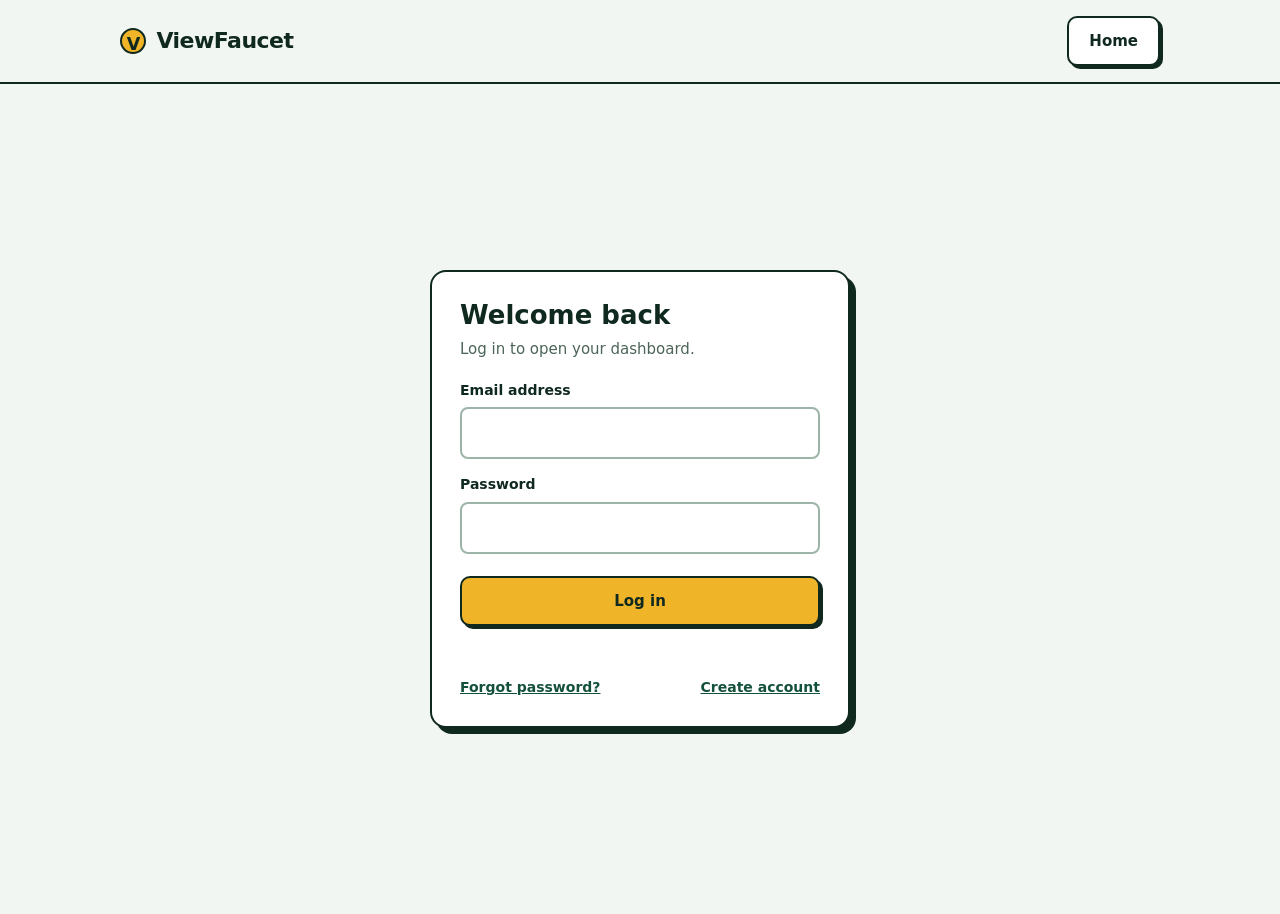
==== coupon.html @ c35ffb98 "Add files via upload" ====
<!doctype html>
<html lang="en"><head><meta charset="utf-8"><meta name="viewport" content="width=device-width,initial-scale=1"><meta name="theme-color" content="#10291f"><title>Coupon — ViewFaucet</title><link rel="stylesheet" href="style.css"><script defer src="app.js"></script></head>
<body data-page="coupon" data-access="member"><div class="app"><aside class="side"><a class="logo" href="dashboard.html"><span class="coin">V</span>ViewFaucet</a><a class="nav" href="dashboard.html">Home</a><a class="nav" href="faucet.html">Faucet</a><a class="nav" href="daily.html">Daily</a><a class="nav on" href="coupon.html">Coupon</a><a class="nav" href="referral.html">Referral</a><a class="nav" href="withdrawal.html">Withdraw</a><a class="nav desk" href="profile.html">Profile</a></aside>
<main class="main"><div class="top"><a class="chip" href="profile.html"><i class="js-initial">?</i><span class="js-name"></span></a><button class="btn alt sm js-logout" type="button">Log out</button></div><div class="wallet"><div><small>Your balance</small><div class="amt"><span class="js-balance">0</span> <span class="coin">C</span></div></div><div class="usd js-usd">≈ $0.0000</div></div>
<h1 class="page-title">Coupon</h1><p class="lead">Redeem a code for 400 coins. One claim every 5 hours.</p>
<div class="panel"><form id="couponForm"><label for="code">Coupon code</label><input id="code" inputmode="numeric" maxlength="80" placeholder="At least 13 digits" autocomplete="off" required><button class="btn" style="margin-top:16px" type="submit">Claim 400 coins</button><p id="m" class="msg" role="status"></p></form><div id="couponWait" class="hidden"><p class="note">Next coupon in <b id="couponLeft"></b></p></div></div></main></div><div id="toast" class="toast" role="status" aria-live="polite"></div></body></html>
---- style.css ----
:root{--ink:#10291f;--ink2:#1b3d2f;--paper:#f1f6f2;--card:#fff;--leaf:#1d6b4a;--leaf-d:#14513a;--gold:#f0b429;--gold-d:#7a5600;--gold-bg:#fff4d6;--line:#d3e1d8;--muted:#4c6558;--red:#b3261e;--red-bg:#fdebea;--ok-bg:#e1f4ea;--r:10px}
*{box-sizing:border-box}html{scroll-behavior:smooth}
body{margin:0;background:var(--paper);color:var(--ink);font:15px/1.6 "Trebuchet MS","Segoe UI",system-ui,sans-serif}
a{color:var(--leaf-d);font-weight:700}h1,h2,h3{line-height:1.2;margin:0}
button,input,select{font:inherit}.hidden{display:none!important}
.btn{display:inline-flex;align-items:center;justify-content:center;gap:8px;border:2px solid var(--ink);background:var(--gold);color:var(--ink);font-weight:800;padding:11px 20px;border-radius:var(--r);cursor:pointer;text-decoration:none;box-shadow:3px 3px 0 var(--ink);transition:transform .08s,box-shadow .08s}
.btn:hover{transform:translate(1px,1px);box-shadow:2px 2px 0 var(--ink)}.btn:active{transform:translate(3px,3px);box-shadow:0 0 0 var(--ink)}
.btn.alt{background:#fff}.btn:disabled{background:#d9e2dc;color:#5d7266;border-color:#9fb2a6;box-shadow:none;cursor:not-allowed;transform:none}
.btn.wide{width:100%}
:focus-visible{outline:3px solid var(--gold);outline-offset:2px}
.msg{min-height:22px;font-size:14px;margin:12px 0 0}.msg.ok{color:var(--leaf-d)}.msg.err{color:var(--red)}
.msg.err:not(:empty){background:var(--red-bg);padding:8px 12px;border-radius:8px}.msg.ok:not(:empty){background:var(--ok-bg);padding:8px 12px;border-radius:8px}
.toast{position:fixed;left:50%;bottom:92px;transform:translate(-50%,20px);opacity:0;pointer-events:none;background:var(--ink);color:#fff;padding:11px 16px;border-radius:8px;font-size:14px;z-index:50;transition:.2s;max-width:92%;text-align:center}
.toast.show{opacity:1;transform:translate(-50%,0)}
.coin{display:inline-grid;place-items:center;width:1.5em;height:1.5em;border-radius:50%;background:var(--gold);border:2px solid var(--ink);font-size:.8em;font-weight:900;vertical-align:middle}

/* public pages */
.pub-head{display:flex;justify-content:space-between;align-items:center;padding:16px max(20px,calc((100% - 1040px)/2));border-bottom:2px solid var(--ink);background:var(--paper)}
.logo{display:flex;align-items:center;gap:10px;font-size:22px;font-weight:900;color:var(--ink);text-decoration:none;letter-spacing:-.5px}
.pub-head nav{display:flex;gap:10px}
.wrap{width:min(1040px,calc(100% - 40px));margin:auto}
.hero{display:grid;grid-template-columns:1.1fr .9fr;gap:40px;align-items:center;padding:64px 0}
.hero h1{font-size:clamp(40px,7vw,70px);letter-spacing:-2px}
.hero p{max-width:460px;color:var(--muted);font-size:17px;margin:18px 0 26px}.hero .row{display:flex;gap:12px;flex-wrap:wrap}
.rate{background:var(--ink);color:#fff;border-radius:16px;padding:26px;box-shadow:8px 8px 0 var(--gold)}
.rate small{color:#b9d3c5;display:block}.rate big{display:block;font:900 clamp(30px,5vw,44px)/1.1 Georgia,serif;color:var(--gold);margin:6px 0 16px}
.rate ul{list-style:none;margin:0;padding:0;border-top:1px solid #35574a}.rate li{display:flex;justify-content:space-between;padding:10px 0;border-bottom:1px solid #35574a;font-size:14px}.rate li b{color:var(--gold)}
.sect{padding:48px 0;border-top:2px solid var(--ink)}.sect h2{font-size:28px;margin-bottom:20px}
.cols{display:grid;grid-template-columns:repeat(3,1fr);gap:24px}.cols h3{font-size:18px}.cols p{color:var(--muted);margin:6px 0 0}
.cols .n{font:900 34px Georgia,serif;color:var(--leaf)}
footer.pub{background:var(--ink);color:#b9d3c5;padding:22px max(20px,calc((100% - 1040px)/2));font-size:13px;display:flex;justify-content:space-between;gap:12px;flex-wrap:wrap}

/* auth pages */
.auth{min-height:calc(100vh - 70px);display:grid;place-items:center;padding:28px 16px}
.auth-box{width:min(420px,100%);background:#fff;border:2px solid var(--ink);border-radius:16px;padding:28px;box-shadow:6px 6px 0 var(--ink)}
.auth-box h1{font-size:26px}.auth-box .sub{color:var(--muted);margin:6px 0 18px}
label{display:block;font-weight:700;font-size:14px;margin:14px 0 6px}
input,select{width:100%;padding:12px;border:2px solid #9db5a8;border-radius:8px;background:#fff;color:var(--ink)}input:focus,select:focus{border-color:var(--leaf)}
.auth-box .btn{margin-top:20px}.auth-links{display:flex;justify-content:space-between;margin-top:16px;font-size:14px}

/* app shell */
.app{display:grid;grid-template-columns:230px 1fr;min-height:100vh}
.side{background:var(--ink);color:#d7e8de;padding:22px 16px;display:flex;flex-direction:column;gap:6px;position:sticky;top:0;height:100vh}
.side .logo{color:#fff;margin:0 8px 22px}.side a.nav{display:block;padding:11px 12px;border-radius:8px;color:#d7e8de;text-decoration:none;font-weight:700}
.side a.nav:hover{background:var(--ink2)}.side a.nav.on{background:var(--gold);color:var(--ink)}
.side button.out{margin-top:auto;background:none;border:2px solid #4b6d5e;color:#d7e8de;padding:10px;border-radius:8px;cursor:pointer;font-weight:700}
.main{padding:28px max(18px,4vw) 60px;max-width:860px;width:100%}
.wallet{display:flex;justify-content:space-between;align-items:flex-end;gap:16px;flex-wrap:wrap;border-bottom:2px solid var(--ink);padding-bottom:18px;margin-bottom:26px}
.wallet small{color:var(--muted);font-weight:700;display:block}
.wallet .amt{font:900 clamp(38px,8vw,60px)/1 Georgia,serif;letter-spacing:-1px}.wallet .usd{color:var(--leaf-d);font-weight:800}
.page-title{font-size:26px;margin-bottom:6px}.lead{color:var(--muted);margin:0 0 22px}
.panel{background:#fff;border:2px solid var(--ink);border-radius:14px;padding:22px;margin-bottom:20px}
.ledger{border:2px solid var(--ink);border-radius:14px;background:#fff;overflow:hidden}
.ledger a{display:grid;grid-template-columns:1fr auto;gap:2px 12px;padding:15px 18px;border-bottom:1px solid var(--line);text-decoration:none;color:var(--ink);font-weight:400}
.ledger a:last-child{border:0}.ledger a:hover{background:var(--gold-bg)}.ledger b{font-size:16px}.ledger span{color:var(--muted);font-size:13px}
.ledger .st{grid-row:1/3;grid-column:2;align-self:center;font-weight:800;font-size:13px;padding:4px 11px;border-radius:99px;background:var(--ok-bg);color:var(--leaf-d)}
.ledger .st.wait{background:var(--gold-bg);color:var(--gold-d)}
.facts{display:grid;grid-template-columns:repeat(3,1fr);gap:14px;margin-top:20px}.facts div{border-left:4px solid var(--gold);padding-left:12px}.facts small{color:var(--muted);display:block}.facts b{font-size:15px}
.ring{position:relative;width:210px;height:210px;margin:6px auto 18px}.ring svg{transform:rotate(-90deg);width:100%;height:100%}
.ring circle{fill:none;stroke-width:9}.ring .bg{stroke:var(--line)}.ring .fg{stroke:var(--leaf);stroke-linecap:round;stroke-dasharray:326.7;stroke-dashoffset:326.7;transition:stroke-dashoffset 1s linear}
.ring.ready .fg{stroke:var(--gold);stroke-dashoffset:0}.ring-text{position:absolute;inset:0;display:grid;place-content:center;text-align:center}
.ring-text b{font:900 28px Georgia,serif}.ring-text small{color:var(--muted)}
.center{text-align:center}.note{background:var(--gold-bg);border-left:4px solid var(--gold);padding:12px 14px;border-radius:6px;font-size:14px;margin-bottom:18px}
.copy-row{display:flex;gap:10px}.copy-row input{flex:1;min-width:0}.copy-row .btn{margin:0;white-space:nowrap}
.hist{list-style:none;margin:12px 0 0;padding:0}.hist li{display:flex;justify-content:space-between;gap:12px;padding:12px 0;border-bottom:1px solid var(--line);font-size:14px}
.hist small{display:block;color:var(--muted);word-break:break-all}.tag{display:inline-block;padding:1px 9px;border-radius:99px;font-size:12px;font-weight:800;background:var(--gold-bg);color:var(--gold-d)}
.tag.paid{background:var(--ok-bg);color:var(--leaf-d)}.tag.rejected{background:var(--red-bg);color:var(--red)}
.empty{color:var(--muted)}

@media(max-width:760px){
 .hero,.cols{grid-template-columns:1fr}.hero{padding:40px 0}.facts{grid-template-columns:1fr}
 .app{grid-template-columns:1fr}
 .side{position:fixed;inset:auto 0 0 0;height:auto;flex-direction:row;padding:6px 6px calc(6px + env(safe-area-inset-bottom));z-index:30;gap:6px;justify-content:space-between}
 .side .logo,.side button.out{display:none}.side a.nav{flex:1;text-align:center;padding:9px 2px;font-size:11px}
 .main{padding-bottom:100px}.copy-row{flex-direction:column}.pub-head nav .btn{padding:8px 12px;box-shadow:2px 2px 0 var(--ink)}
}
@media(prefers-reduced-motion:reduce){*{transition:none!important;scroll-behavior:auto!important}}

/* profile chip, top bar */
.top{display:flex;justify-content:space-between;align-items:center;gap:10px;margin-bottom:20px}
.chip{display:inline-flex;align-items:center;gap:10px;text-decoration:none;color:var(--ink);font-weight:800;background:#fff;border:2px solid var(--ink);border-radius:99px;padding:4px 16px 4px 4px;max-width:60%}
.chip i{font-style:normal;display:grid;place-items:center;width:32px;height:32px;border-radius:50%;background:var(--gold);border:2px solid var(--ink);flex:none}
.chip span{overflow:hidden;text-overflow:ellipsis;white-space:nowrap}
.btn.sm{padding:7px 14px;font-size:14px;box-shadow:2px 2px 0 var(--ink)}
.rows{margin:0}.rows div{display:flex;justify-content:space-between;gap:14px;padding:11px 0;border-bottom:1px solid var(--line)}.rows div:last-child{border:0}
.rows dt{color:var(--muted)}.rows dd{margin:0;font-weight:800;text-align:right;word-break:break-all}
@media(max-width:760px){.side a.desk{display:none}}

/* spacing under inputs, mobile bar */
form .btn.wide{margin-top:22px}
.more,.sheet{display:none}
@media(max-width:760px){
 .side a.nav:not(.on){display:none}
 .side a.nav.on,.side a.desk.on{display:block;flex:1;font-size:15px;padding:12px;text-align:center}
 .more{display:block;flex:none;width:64px;background:var(--ink2);color:#fff;border:0;border-radius:8px;font-size:18px;font-weight:900;cursor:pointer;letter-spacing:1px}
 .sheet{display:block}.sheet.hidden{display:none!important}
 .scrim{position:fixed;inset:0;background:#0a1c1380;z-index:25}
 .sheet-box{position:fixed;left:0;right:0;bottom:calc(64px + env(safe-area-inset-bottom));z-index:26;background:var(--ink);border-radius:16px 16px 0 0;padding:10px 14px 14px;display:grid;gap:4px;animation:up .18s ease-out}
 .sheet-box a{color:#e6f2ea;text-decoration:none;font-weight:700;padding:13px 12px;border-radius:8px}.sheet-box a:active{background:var(--ink2)}
 .sheet-out{margin-top:6px;padding:12px;border-radius:8px;border:2px solid #4b6d5e;background:none;color:#e6f2ea;font-weight:700;cursor:pointer}
 .toast{bottom:84px}
}
@keyframes up{from{transform:translateY(14px);opacity:0}to{transform:none;opacity:1}}
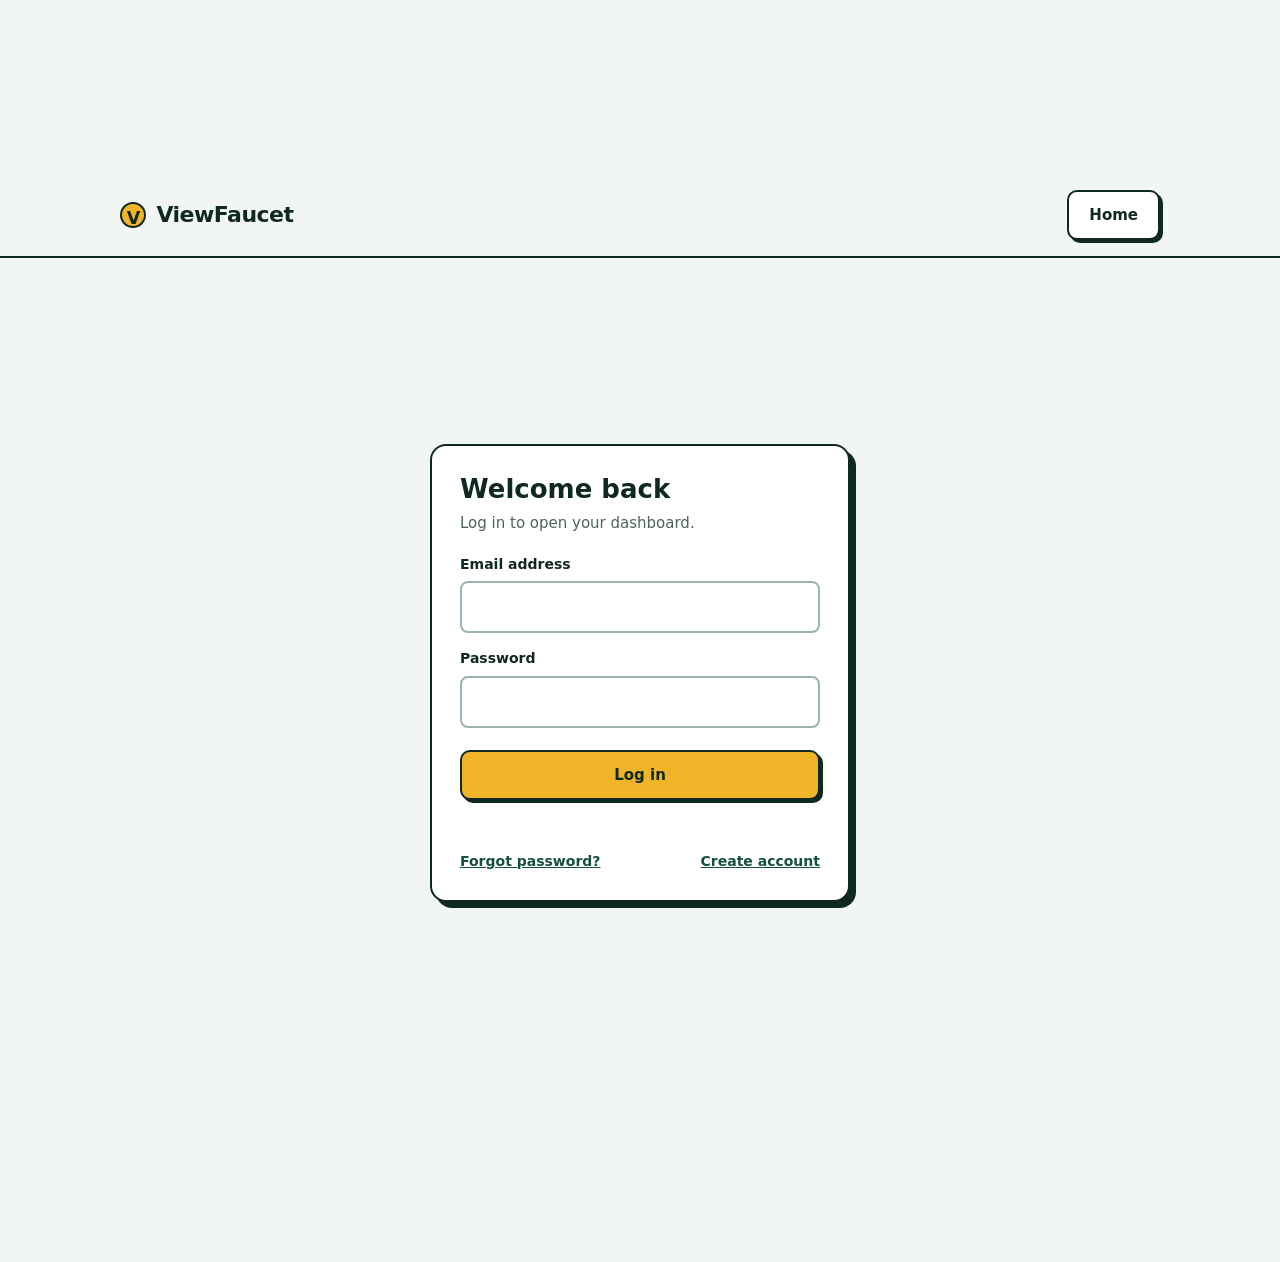
==== commit f4e3e5d4: "Add files via upload" ====
--- a/coupon.html
+++ b/coupon.html
@@ -1,6 +1,22 @@
 <!doctype html>
 <html lang="en"><head><meta charset="utf-8"><meta name="viewport" content="width=device-width,initial-scale=1"><meta name="theme-color" content="#10291f"><title>Coupon — ViewFaucet</title><link rel="stylesheet" href="style.css"><script defer src="app.js"></script></head>
-<body data-page="coupon" data-access="member"><div class="app"><aside class="side"><a class="logo" href="dashboard.html"><span class="coin">V</span>ViewFaucet</a><a class="nav" href="dashboard.html">Home</a><a class="nav" href="faucet.html">Faucet</a><a class="nav" href="daily.html">Daily</a><a class="nav on" href="coupon.html">Coupon</a><a class="nav" href="referral.html">Referral</a><a class="nav" href="withdrawal.html">Withdraw</a><a class="nav desk" href="profile.html">Profile</a></aside>
+<body data-page="coupon" data-access="member">
+<div class="aads-slot" style="width:100%;margin:12px auto;position:relative;z-index:1;text-align:center;overflow:hidden;">
+<!-- BEGIN AADS AD UNIT 2458838 -->
+<div id="frame" style="width:100%;margin:auto;position:relative;z-index:99998;">
+  <iframe data-aa="2458838" src="//acceptable.a-ads.com/2458838/?size=Adaptive" title="Advertisement" loading="lazy" style="border:0;padding:0;width:70%;min-height:90px;height:auto;overflow:hidden;display:block;margin:auto"></iframe>
+</div>
+<!-- END AADS AD UNIT 2458838 -->
+</div>
+<div class="app"><aside class="side"><a class="logo" href="dashboard.html"><span class="coin">V</span>ViewFaucet</a><a class="nav" href="dashboard.html">Home</a><a class="nav" href="faucet.html">Faucet</a><a class="nav" href="daily.html">Daily</a><a class="nav on" href="coupon.html">Coupon</a><a class="nav" href="referral.html">Referral</a><a class="nav" href="withdrawal.html">Withdraw</a><a class="nav desk" href="profile.html">Profile</a></aside>
 <main class="main"><div class="top"><a class="chip" href="profile.html"><i class="js-initial">?</i><span class="js-name"></span></a><button class="btn alt sm js-logout" type="button">Log out</button></div><div class="wallet"><div><small>Your balance</small><div class="amt"><span class="js-balance">0</span> <span class="coin">C</span></div></div><div class="usd js-usd">≈ $0.0000</div></div>
 <h1 class="page-title">Coupon</h1><p class="lead">Redeem a code for 400 coins. One claim every 5 hours.</p>
-<div class="panel"><form id="couponForm"><label for="code">Coupon code</label><input id="code" inputmode="numeric" maxlength="80" placeholder="At least 13 digits" autocomplete="off" required><button class="btn" style="margin-top:16px" type="submit">Claim 400 coins</button><p id="m" class="msg" role="status"></p></form><div id="couponWait" class="hidden"><p class="note">Next coupon in <b id="couponLeft"></b></p></div></div></main></div><div id="toast" class="toast" role="status" aria-live="polite"></div></body></html>+<div class="panel"><form id="couponForm"><label for="code">Coupon code</label><input id="code" inputmode="numeric" maxlength="80" placeholder="At least 13 digits" autocomplete="off" required><button class="btn" style="margin-top:16px" type="submit">Claim 400 coins</button><p id="m" class="msg" role="status"></p></form><div id="couponWait" class="hidden"><p class="note">Next coupon in <b id="couponLeft"></b></p></div></div></main></div><div id="toast" class="toast" role="status" aria-live="polite"></div>
+<div class="aads-slot" style="width:100%;margin:12px auto;position:relative;z-index:1;text-align:center;overflow:hidden;">
+<!-- BEGIN AADS AD UNIT 2458838 -->
+<div id="frame" style="width:100%;margin:auto;position:relative;z-index:99998;">
+  <iframe data-aa="2458838" src="//acceptable.a-ads.com/2458838/?size=Adaptive" title="Advertisement" loading="lazy" style="border:0;padding:0;width:70%;min-height:90px;height:auto;overflow:hidden;display:block;margin:auto"></iframe>
+</div>
+<!-- END AADS AD UNIT 2458838 -->
+</div>
+</body></html>
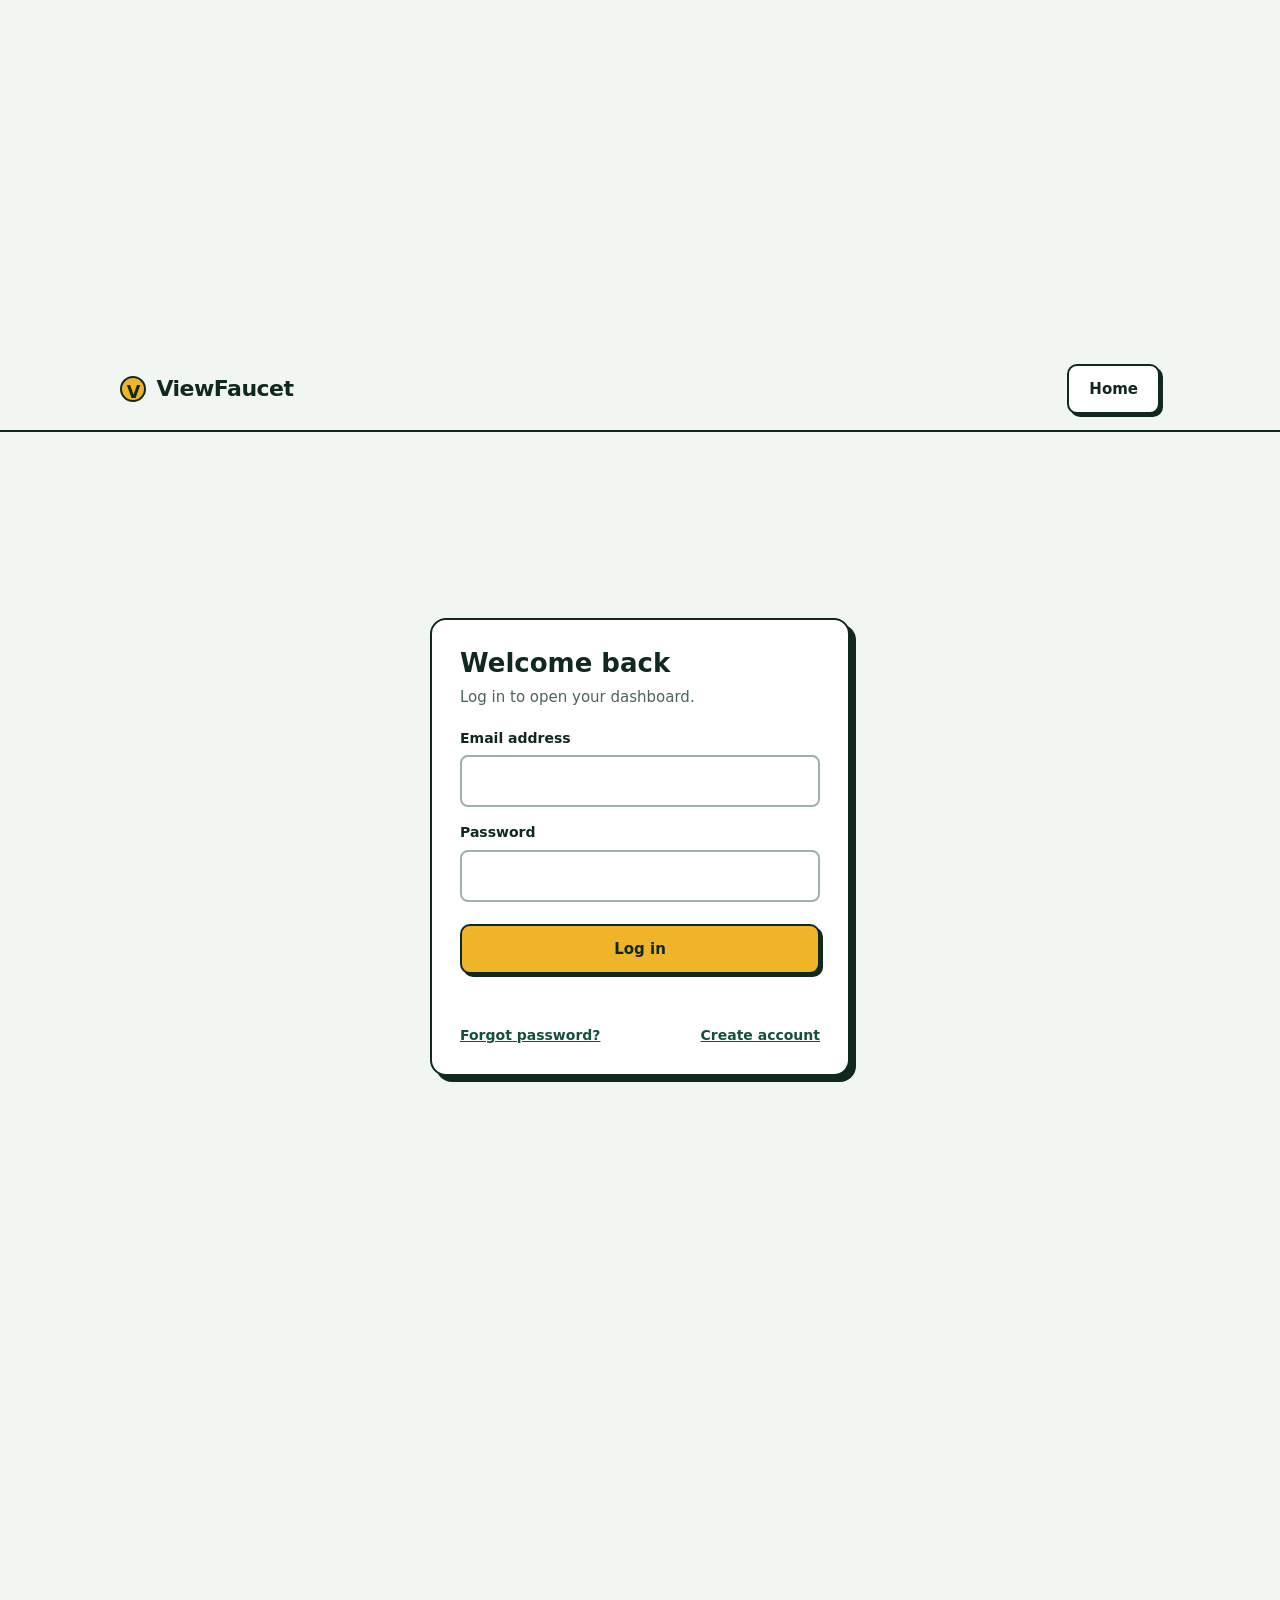
==== commit 848bed35: "Add files via upload" ====
--- a/coupon.html
+++ b/coupon.html
@@ -7,6 +7,12 @@
   <iframe data-aa="2458838" src="//acceptable.a-ads.com/2458838/?size=Adaptive" title="Advertisement" loading="lazy" style="border:0;padding:0;width:70%;min-height:90px;height:auto;overflow:hidden;display:block;margin:auto"></iframe>
 </div>
 <!-- END AADS AD UNIT 2458838 -->
+<!-- BEGIN AADS AD UNIT 2458842 -->
+<div id="frame-2458842" style="width:100%;margin:auto;position:relative;z-index:99998;">
+  <iframe data-aa="2458842" src="//acceptable.a-ads.com/2458842/?size=Adaptive" title="Advertisement" loading="lazy" style="border:0;padding:0;width:70%;min-height:90px;height:auto;overflow:hidden;display:block;margin:12px auto;"></iframe>
+</div>
+<!-- END AADS AD UNIT 2458842 -->
+
 </div>
 <div class="app"><aside class="side"><a class="logo" href="dashboard.html"><span class="coin">V</span>ViewFaucet</a><a class="nav" href="dashboard.html">Home</a><a class="nav" href="faucet.html">Faucet</a><a class="nav" href="daily.html">Daily</a><a class="nav on" href="coupon.html">Coupon</a><a class="nav" href="referral.html">Referral</a><a class="nav" href="withdrawal.html">Withdraw</a><a class="nav desk" href="profile.html">Profile</a></aside>
 <main class="main"><div class="top"><a class="chip" href="profile.html"><i class="js-initial">?</i><span class="js-name"></span></a><button class="btn alt sm js-logout" type="button">Log out</button></div><div class="wallet"><div><small>Your balance</small><div class="amt"><span class="js-balance">0</span> <span class="coin">C</span></div></div><div class="usd js-usd">≈ $0.0000</div></div>
@@ -18,5 +24,11 @@
   <iframe data-aa="2458838" src="//acceptable.a-ads.com/2458838/?size=Adaptive" title="Advertisement" loading="lazy" style="border:0;padding:0;width:70%;min-height:90px;height:auto;overflow:hidden;display:block;margin:auto"></iframe>
 </div>
 <!-- END AADS AD UNIT 2458838 -->
+<!-- BEGIN AADS AD UNIT 2458842 -->
+<div id="frame-2458842" style="width:100%;margin:auto;position:relative;z-index:99998;">
+  <iframe data-aa="2458842" src="//acceptable.a-ads.com/2458842/?size=Adaptive" title="Advertisement" loading="lazy" style="border:0;padding:0;width:70%;min-height:90px;height:auto;overflow:hidden;display:block;margin:12px auto;"></iframe>
+</div>
+<!-- END AADS AD UNIT 2458842 -->
+
 </div>
 </body></html>
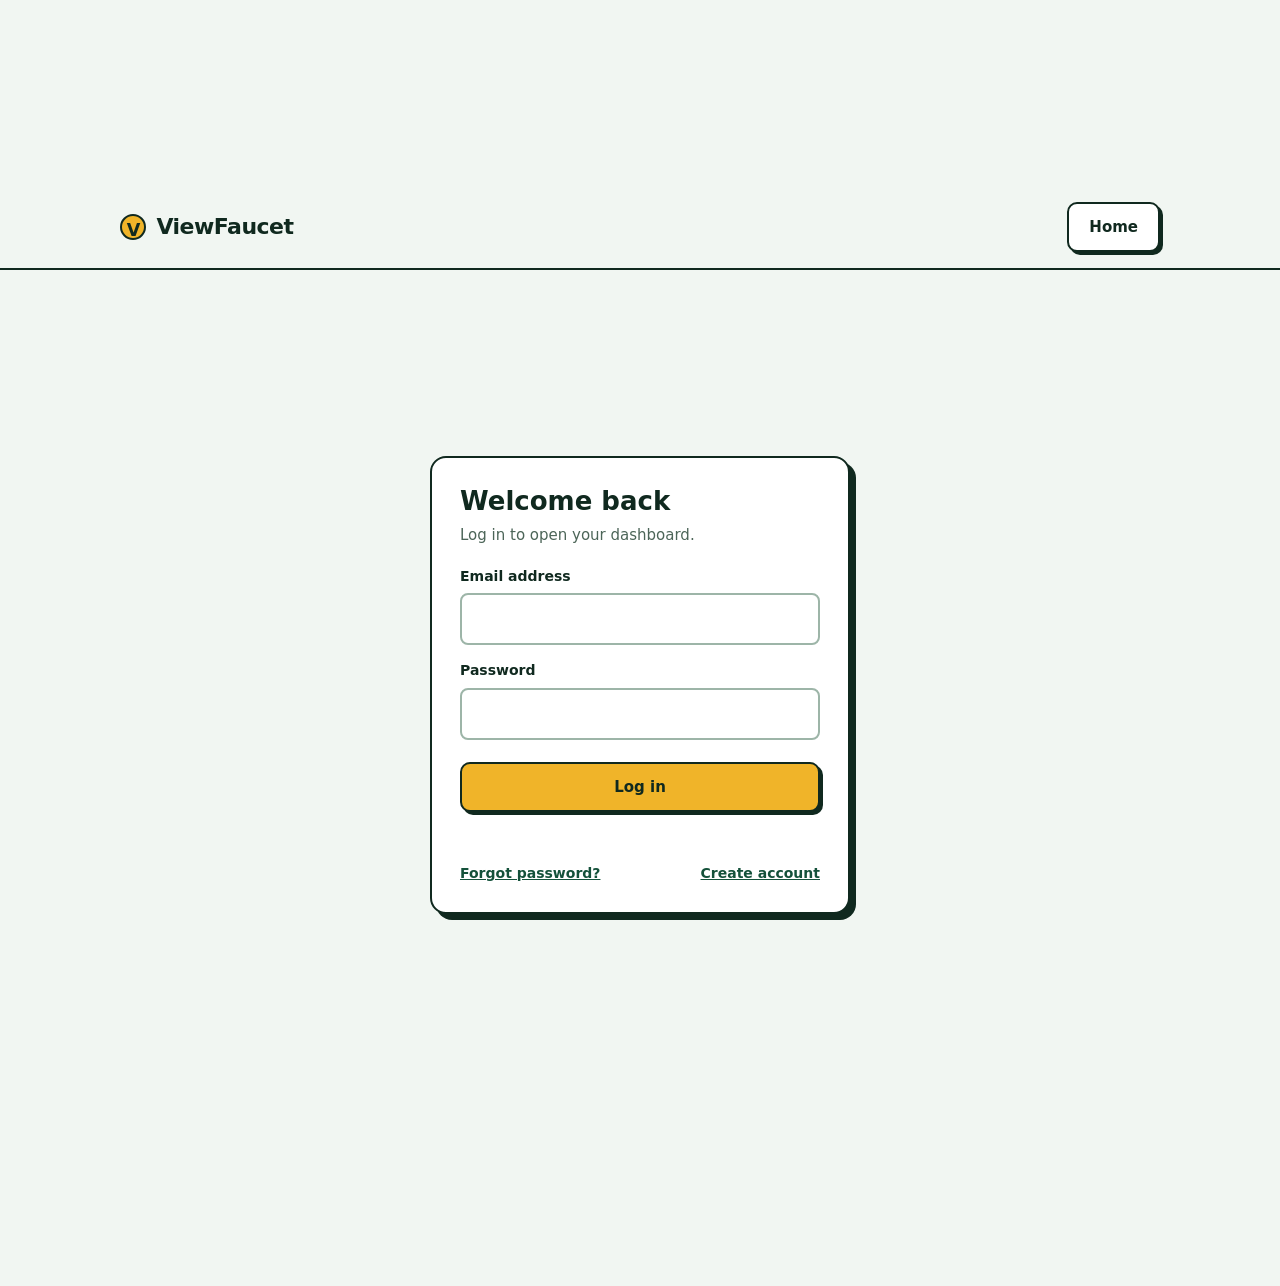
==== commit 1519c751: "Add files via upload" ====
--- a/coupon.html
+++ b/coupon.html
@@ -1,17 +1,14 @@
 <!doctype html>
 <html lang="en"><head><meta charset="utf-8"><meta name="viewport" content="width=device-width,initial-scale=1"><meta name="theme-color" content="#10291f"><title>Coupon — ViewFaucet</title><link rel="stylesheet" href="style.css"><script defer src="app.js"></script></head>
 <body data-page="coupon" data-access="member">
-<div class="aads-slot" style="width:100%;margin:12px auto;position:relative;z-index:1;text-align:center;overflow:hidden;">
 <!-- BEGIN AADS AD UNIT 2458838 -->
-<div id="frame" style="width:100%;margin:auto;position:relative;z-index:99998;">
-  <iframe data-aa="2458838" src="//acceptable.a-ads.com/2458838/?size=Adaptive" title="Advertisement" loading="lazy" style="border:0;padding:0;width:70%;min-height:90px;height:auto;overflow:hidden;display:block;margin:auto"></iframe>
+<div class="aads-placement" style="width:100%;margin:12px auto;text-align:center;position:relative;z-index:10;overflow:hidden;">
+<iframe data-aa="2458838" src="https://acceptable.a-ads.com/2458838/?size=Adaptive" title="Advertisement" loading="lazy" style="border:0;padding:0;width:70%;min-height:90px;height:auto;overflow:hidden;display:block;margin:auto"></iframe>
 </div>
 <!-- END AADS AD UNIT 2458838 -->
-<!-- BEGIN AADS AD UNIT 2458842 -->
-<div id="frame-2458842" style="width:100%;margin:auto;position:relative;z-index:99998;">
-  <iframe data-aa="2458842" src="//acceptable.a-ads.com/2458842/?size=Adaptive" title="Advertisement" loading="lazy" style="border:0;padding:0;width:70%;min-height:90px;height:auto;overflow:hidden;display:block;margin:12px auto;"></iframe>
-</div>
-<!-- END AADS AD UNIT 2458842 -->
+<div class="aads-slot" style="width:100%;margin:12px auto;position:relative;z-index:1;text-align:center;overflow:hidden;">
+
+
 
 </div>
 <div class="app"><aside class="side"><a class="logo" href="dashboard.html"><span class="coin">V</span>ViewFaucet</a><a class="nav" href="dashboard.html">Home</a><a class="nav" href="faucet.html">Faucet</a><a class="nav" href="daily.html">Daily</a><a class="nav on" href="coupon.html">Coupon</a><a class="nav" href="referral.html">Referral</a><a class="nav" href="withdrawal.html">Withdraw</a><a class="nav desk" href="profile.html">Profile</a></aside>
@@ -19,16 +16,13 @@
 <h1 class="page-title">Coupon</h1><p class="lead">Redeem a code for 400 coins. One claim every 5 hours.</p>
 <div class="panel"><form id="couponForm"><label for="code">Coupon code</label><input id="code" inputmode="numeric" maxlength="80" placeholder="At least 13 digits" autocomplete="off" required><button class="btn" style="margin-top:16px" type="submit">Claim 400 coins</button><p id="m" class="msg" role="status"></p></form><div id="couponWait" class="hidden"><p class="note">Next coupon in <b id="couponLeft"></b></p></div></div></main></div><div id="toast" class="toast" role="status" aria-live="polite"></div>
 <div class="aads-slot" style="width:100%;margin:12px auto;position:relative;z-index:1;text-align:center;overflow:hidden;">
-<!-- BEGIN AADS AD UNIT 2458838 -->
-<div id="frame" style="width:100%;margin:auto;position:relative;z-index:99998;">
-  <iframe data-aa="2458838" src="//acceptable.a-ads.com/2458838/?size=Adaptive" title="Advertisement" loading="lazy" style="border:0;padding:0;width:70%;min-height:90px;height:auto;overflow:hidden;display:block;margin:auto"></iframe>
-</div>
-<!-- END AADS AD UNIT 2458838 -->
-<!-- BEGIN AADS AD UNIT 2458842 -->
-<div id="frame-2458842" style="width:100%;margin:auto;position:relative;z-index:99998;">
-  <iframe data-aa="2458842" src="//acceptable.a-ads.com/2458842/?size=Adaptive" title="Advertisement" loading="lazy" style="border:0;padding:0;width:70%;min-height:90px;height:auto;overflow:hidden;display:block;margin:12px auto;"></iframe>
-</div>
-<!-- END AADS AD UNIT 2458842 -->
+
+
 
 </div>
+<!-- BEGIN AADS AD UNIT 2458844 -->
+<div class="aads-placement" style="width:250px;max-width:100%;margin:12px auto;text-align:center;position:relative;z-index:10;height:250px;overflow:hidden;">
+<iframe data-aa="2458844" src="https://ad.a-ads.com/2458844/?size=250x250" title="Advertisement" loading="lazy" style="border:0;padding:0;width:250px;max-width:100%;height:250px;overflow:hidden;display:block;margin:auto"></iframe>
+</div>
+<!-- END AADS AD UNIT 2458844 -->
 </body></html>
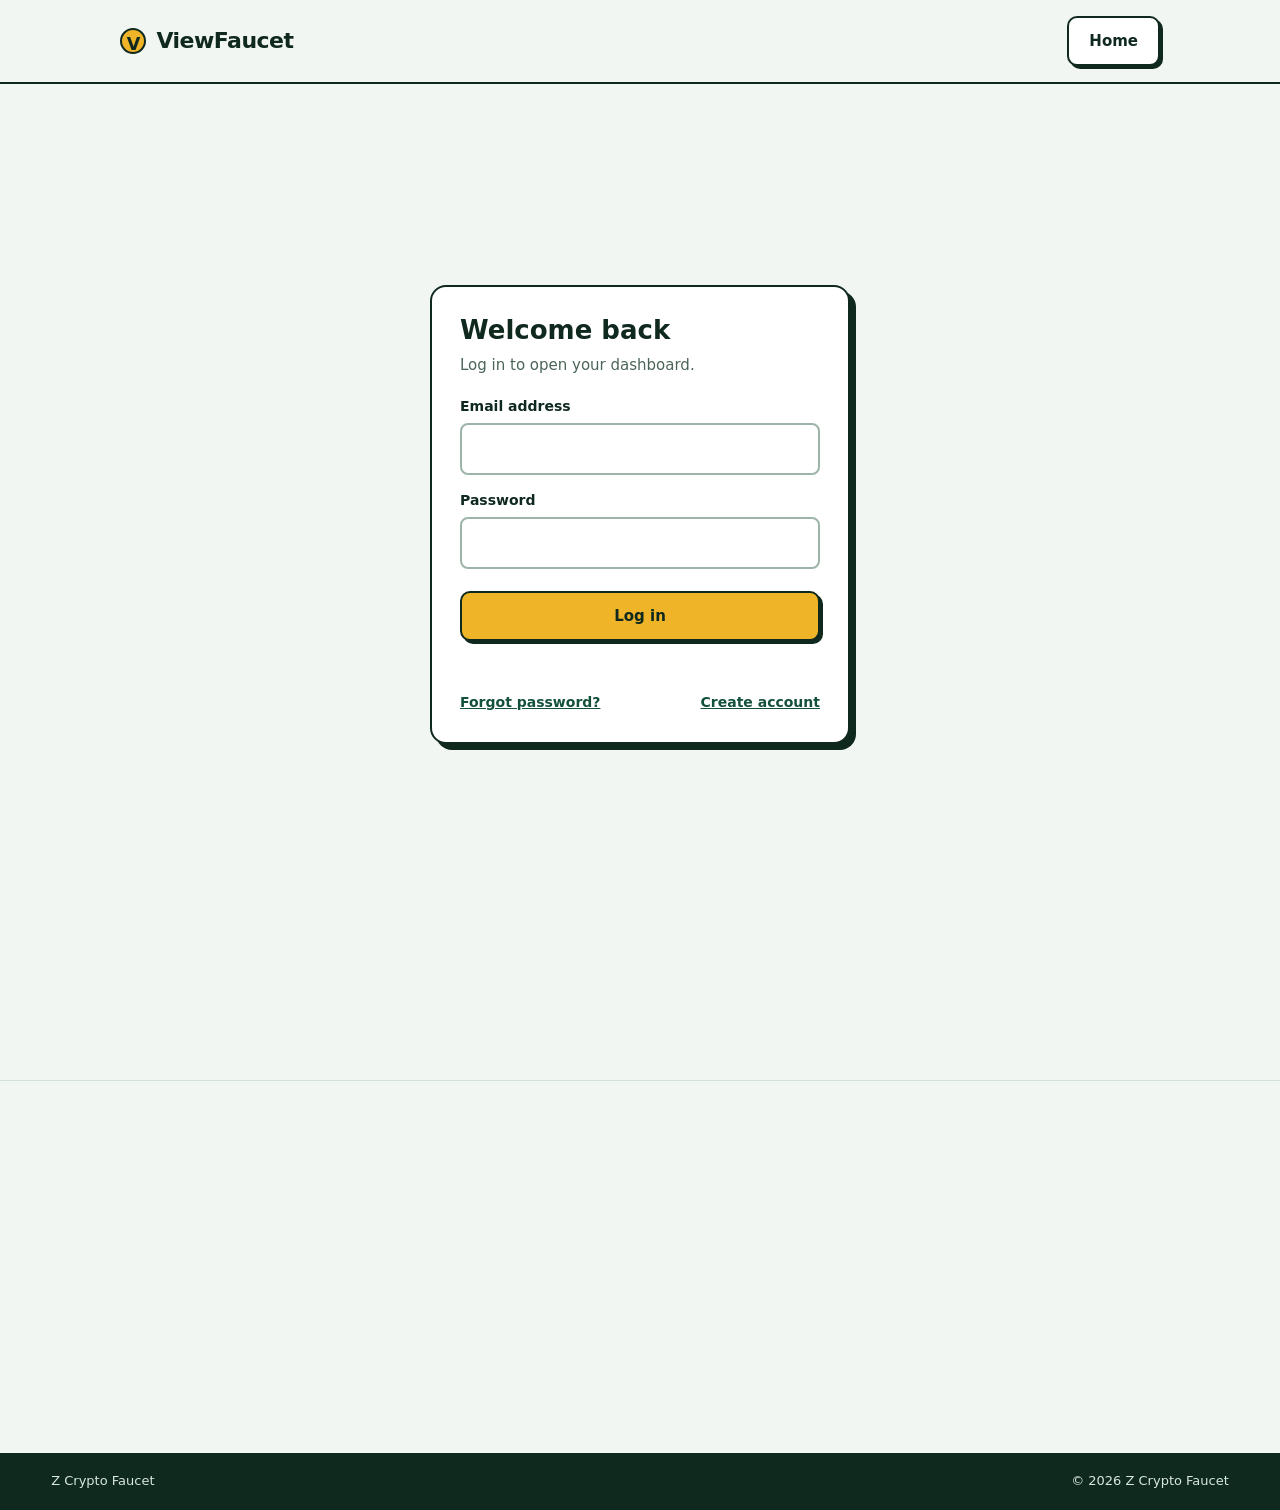
==== commit 0bf458fb: "Add files via upload" ====
--- a/coupon.html
+++ b/coupon.html
@@ -1,28 +1,6 @@
 <!doctype html>
 <html lang="en"><head><meta charset="utf-8"><meta name="viewport" content="width=device-width,initial-scale=1"><meta name="theme-color" content="#10291f"><title>Coupon — ViewFaucet</title><link rel="stylesheet" href="style.css"><script defer src="app.js"></script></head>
-<body data-page="coupon" data-access="member">
-<!-- BEGIN AADS AD UNIT 2458838 -->
-<div class="aads-placement" style="width:100%;margin:12px auto;text-align:center;position:relative;z-index:10;overflow:hidden;">
-<iframe data-aa="2458838" src="https://acceptable.a-ads.com/2458838/?size=Adaptive" title="Advertisement" loading="lazy" style="border:0;padding:0;width:70%;min-height:90px;height:auto;overflow:hidden;display:block;margin:auto"></iframe>
-</div>
-<!-- END AADS AD UNIT 2458838 -->
-<div class="aads-slot" style="width:100%;margin:12px auto;position:relative;z-index:1;text-align:center;overflow:hidden;">
-
-
-
-</div>
-<div class="app"><aside class="side"><a class="logo" href="dashboard.html"><span class="coin">V</span>ViewFaucet</a><a class="nav" href="dashboard.html">Home</a><a class="nav" href="faucet.html">Faucet</a><a class="nav" href="daily.html">Daily</a><a class="nav on" href="coupon.html">Coupon</a><a class="nav" href="referral.html">Referral</a><a class="nav" href="withdrawal.html">Withdraw</a><a class="nav desk" href="profile.html">Profile</a></aside>
-<main class="main"><div class="top"><a class="chip" href="profile.html"><i class="js-initial">?</i><span class="js-name"></span></a><button class="btn alt sm js-logout" type="button">Log out</button></div><div class="wallet"><div><small>Your balance</small><div class="amt"><span class="js-balance">0</span> <span class="coin">C</span></div></div><div class="usd js-usd">≈ $0.0000</div></div>
+<body data-page="coupon" data-access="member"><div class="app"><aside class="side"><a class="logo" href="dashboard.html"><span class="coin">V</span>ViewFaucet</a><a class="nav" href="dashboard.html">Home</a><a class="nav" href="faucet.html">Faucet</a><a class="nav" href="daily.html">Daily</a><a class="nav on" href="coupon.html">Coupon</a><a class="nav" href="referral.html">Referral</a><a class="nav" href="withdrawal.html">Withdraw</a><a class="nav desk" href="profile.html">Profile</a></aside>
+<main class="main"><div class="top"><a class="chip" href="profile.html"><i class="js-initial">?</i><span class="js-name"></span></a><button class="btn alt sm js-logout" type="button">Log out</button></div><section class="site-ad-top" aria-label="Advertisement"><div class="ad-slot" data-ad-rotation="true" aria-label="Advertisement"></div></section><div class="wallet"><div><small>Your balance</small><div class="amt"><span class="js-balance">0</span> <span class="coin">C</span></div></div><div class="usd js-usd">≈ $0.0000</div></div>
 <h1 class="page-title">Coupon</h1><p class="lead">Redeem a code for 400 coins. One claim every 5 hours.</p>
-<div class="panel"><form id="couponForm"><label for="code">Coupon code</label><input id="code" inputmode="numeric" maxlength="80" placeholder="At least 13 digits" autocomplete="off" required><button class="btn" style="margin-top:16px" type="submit">Claim 400 coins</button><p id="m" class="msg" role="status"></p></form><div id="couponWait" class="hidden"><p class="note">Next coupon in <b id="couponLeft"></b></p></div></div></main></div><div id="toast" class="toast" role="status" aria-live="polite"></div>
-<div class="aads-slot" style="width:100%;margin:12px auto;position:relative;z-index:1;text-align:center;overflow:hidden;">
-
-
-
-</div>
-<!-- BEGIN AADS AD UNIT 2458844 -->
-<div class="aads-placement" style="width:250px;max-width:100%;margin:12px auto;text-align:center;position:relative;z-index:10;height:250px;overflow:hidden;">
-<iframe data-aa="2458844" src="https://ad.a-ads.com/2458844/?size=250x250" title="Advertisement" loading="lazy" style="border:0;padding:0;width:250px;max-width:100%;height:250px;overflow:hidden;display:block;margin:auto"></iframe>
-</div>
-<!-- END AADS AD UNIT 2458844 -->
-</body></html>+<div class="panel"><form id="couponForm"><label for="code">Coupon code</label><input id="code" inputmode="numeric" maxlength="80" placeholder="At least 13 digits" autocomplete="off" required><button class="btn" style="margin-top:16px" type="submit">Claim 400 coins</button><p id="m" class="msg" role="status"></p></form><div id="couponWait" class="hidden"><p class="note">Next coupon in <b id="couponLeft"></b></p></div></div></main></div><section class="site-ad-bottom" aria-label="Sponsored advertisements"><div class="ad-slot" data-ad-rotation="true" aria-label="Advertisement"></div><div class="ad-slot" data-ad-rotation="true" aria-label="Advertisement"></div><div class="ad-slot" data-ad-rotation="true" aria-label="Advertisement"></div></section><footer class="site-footer"><span>Z Crypto Faucet</span><span>© <span class="current-year"></span> Z Crypto Faucet</span></footer><div id="toast" class="toast" role="status" aria-live="polite"></div></body></html>
--- a/style.css
+++ b/style.css
@@ -101,3 +101,19 @@
  .toast{bottom:84px}
 }
 @keyframes up{from{transform:translateY(14px);opacity:0}to{transform:none;opacity:1}}
+
+
+/* A-ADS placements: normal document flow, never overlay navigation or content */
+.site-ad-top, .site-ad-bottom { width:100%; box-sizing:border-box; clear:both; position:relative; z-index:1; text-align:center; }
+.site-ad-top { margin: 8px auto 22px; padding: 8px 0; }
+.site-ad-bottom { margin: 30px auto 0; padding: 18px 12px 24px; display:flex; flex-direction:column; align-items:center; justify-content:center; gap:18px; border-top:1px solid var(--line); }
+.ad-slot { display:flex; justify-content:center; align-items:center; width:100%; max-width:100%; min-height:0; overflow:hidden; box-sizing:border-box; }
+.ad-slot iframe { max-width:100%; }
+.site-footer { display:flex; flex-wrap:wrap; justify-content:space-between; gap:10px; background:var(--ink); color:#d7e8de; padding:18px max(18px,4vw); font-size:13px; box-sizing:border-box; width:100%; clear:both; }
+.app + .site-ad-bottom { margin-top:0; }
+@media(max-width:760px) { .site-ad-top { margin-top:8px; } .site-ad-bottom { padding-bottom:105px; } .site-ad-bottom iframe { max-width:100%; } }
+
+.site-ad-middle { width:100%; box-sizing:border-box; clear:both; position:relative; z-index:1; text-align:center; margin:26px auto; padding:12px 0; }
+.site-ad-middle .ad-slot { min-height:90px; }
+.site-ad-middle iframe { max-width:100%; }
+.site-ad-bottom .ad-slot { margin:4px auto; }
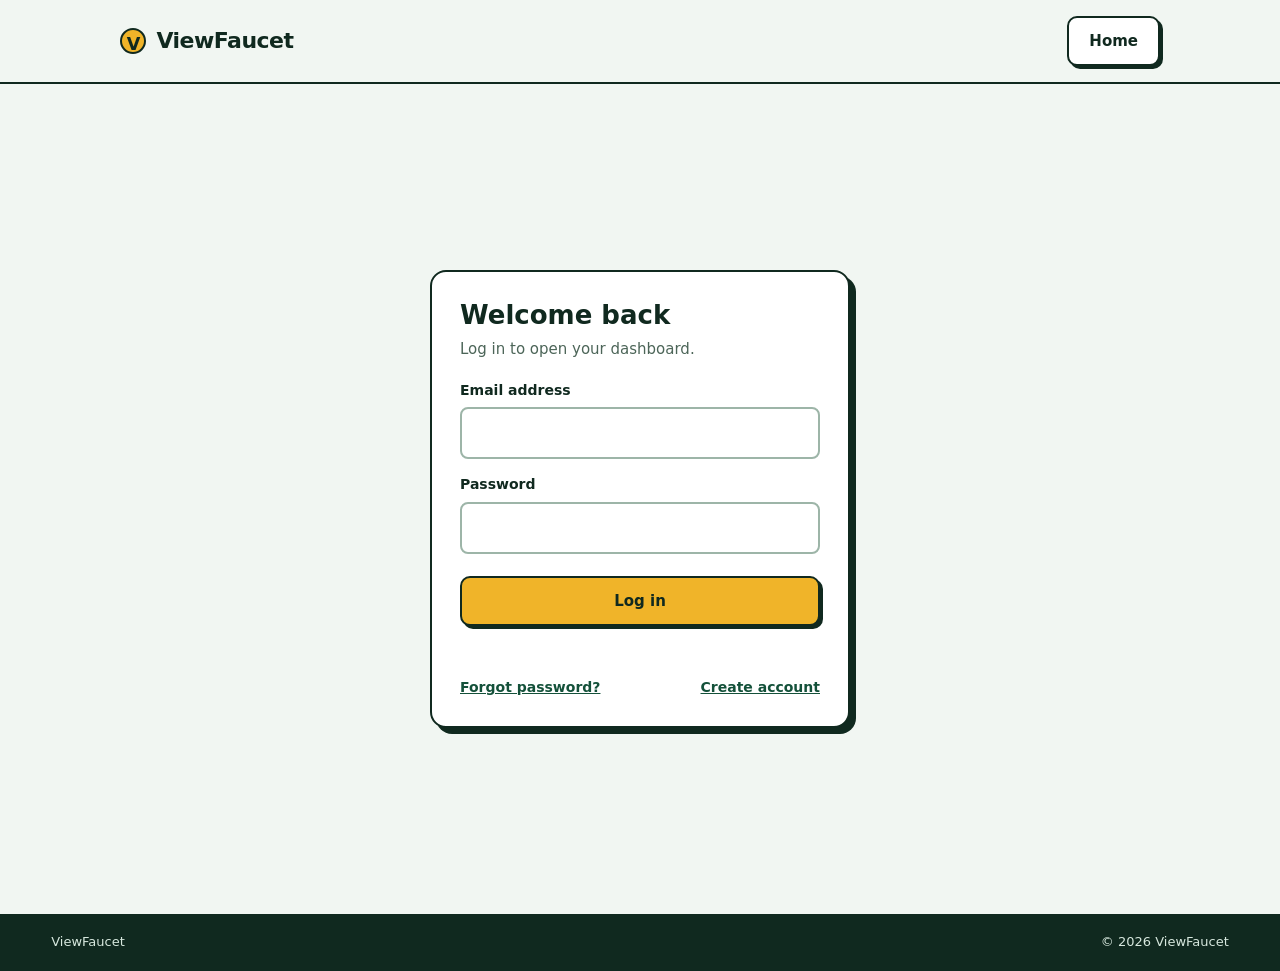
==== commit 8e517a5e: "Add files via upload" ====
--- a/coupon.html
+++ b/coupon.html
@@ -1,6 +1,6 @@
 <!doctype html>
 <html lang="en"><head><meta charset="utf-8"><meta name="viewport" content="width=device-width,initial-scale=1"><meta name="theme-color" content="#10291f"><title>Coupon — ViewFaucet</title><link rel="stylesheet" href="style.css"><script defer src="app.js"></script></head>
 <body data-page="coupon" data-access="member"><div class="app"><aside class="side"><a class="logo" href="dashboard.html"><span class="coin">V</span>ViewFaucet</a><a class="nav" href="dashboard.html">Home</a><a class="nav" href="faucet.html">Faucet</a><a class="nav" href="daily.html">Daily</a><a class="nav on" href="coupon.html">Coupon</a><a class="nav" href="referral.html">Referral</a><a class="nav" href="withdrawal.html">Withdraw</a><a class="nav desk" href="profile.html">Profile</a></aside>
-<main class="main"><div class="top"><a class="chip" href="profile.html"><i class="js-initial">?</i><span class="js-name"></span></a><button class="btn alt sm js-logout" type="button">Log out</button></div><section class="site-ad-top" aria-label="Advertisement"><div class="ad-slot" data-ad-rotation="true" aria-label="Advertisement"></div></section><div class="wallet"><div><small>Your balance</small><div class="amt"><span class="js-balance">0</span> <span class="coin">C</span></div></div><div class="usd js-usd">≈ $0.0000</div></div>
+<main class="main"><div class="top"><a class="chip" href="profile.html"><i class="js-initial">?</i><span class="js-name"></span></a><button class="btn alt sm js-logout" type="button">Log out</button></div><div class="wallet"><div><small>Your balance</small><div class="amt"><span class="js-balance">0</span> <span class="coin">C</span></div></div><div class="usd js-usd">≈ $0.0000</div></div>
 <h1 class="page-title">Coupon</h1><p class="lead">Redeem a code for 400 coins. One claim every 5 hours.</p>
-<div class="panel"><form id="couponForm"><label for="code">Coupon code</label><input id="code" inputmode="numeric" maxlength="80" placeholder="At least 13 digits" autocomplete="off" required><button class="btn" style="margin-top:16px" type="submit">Claim 400 coins</button><p id="m" class="msg" role="status"></p></form><div id="couponWait" class="hidden"><p class="note">Next coupon in <b id="couponLeft"></b></p></div></div></main></div><section class="site-ad-bottom" aria-label="Sponsored advertisements"><div class="ad-slot" data-ad-rotation="true" aria-label="Advertisement"></div><div class="ad-slot" data-ad-rotation="true" aria-label="Advertisement"></div><div class="ad-slot" data-ad-rotation="true" aria-label="Advertisement"></div></section><footer class="site-footer"><span>Z Crypto Faucet</span><span>© <span class="current-year"></span> Z Crypto Faucet</span></footer><div id="toast" class="toast" role="status" aria-live="polite"></div></body></html>+<div class="panel"><form id="couponForm"><label for="code">Coupon code</label><input id="code" inputmode="numeric" maxlength="80" placeholder="At least 13 digits" autocomplete="off" required><button class="btn" style="margin-top:16px" type="submit">Claim 400 coins</button><p id="m" class="msg" role="status"></p></form><div id="couponWait" class="hidden"><p class="note">Next coupon in <b id="couponLeft"></b></p></div></div></main></div><footer class="site-footer"><span>ViewFaucet</span><span>© <span class="current-year"></span> ViewFaucet</span></footer><div id="toast" class="toast" role="status" aria-live="polite"></div></body></html>
